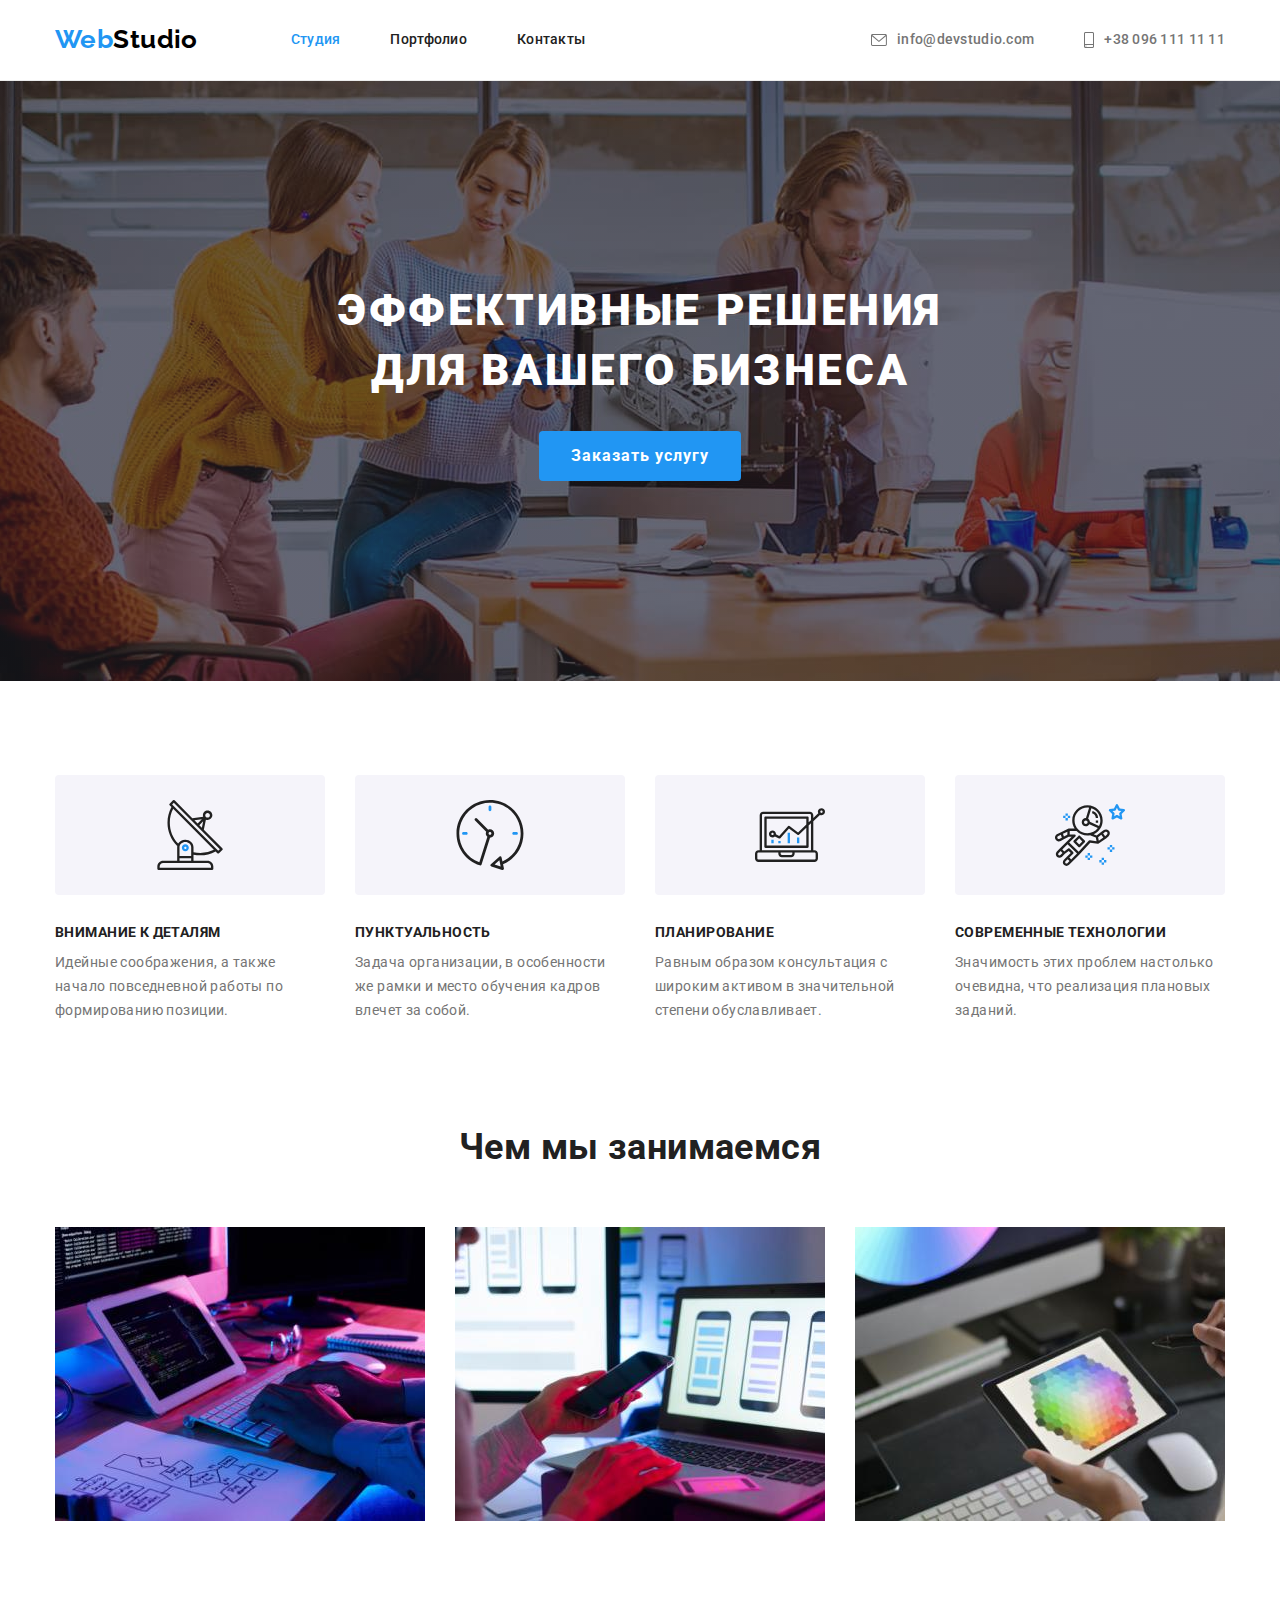
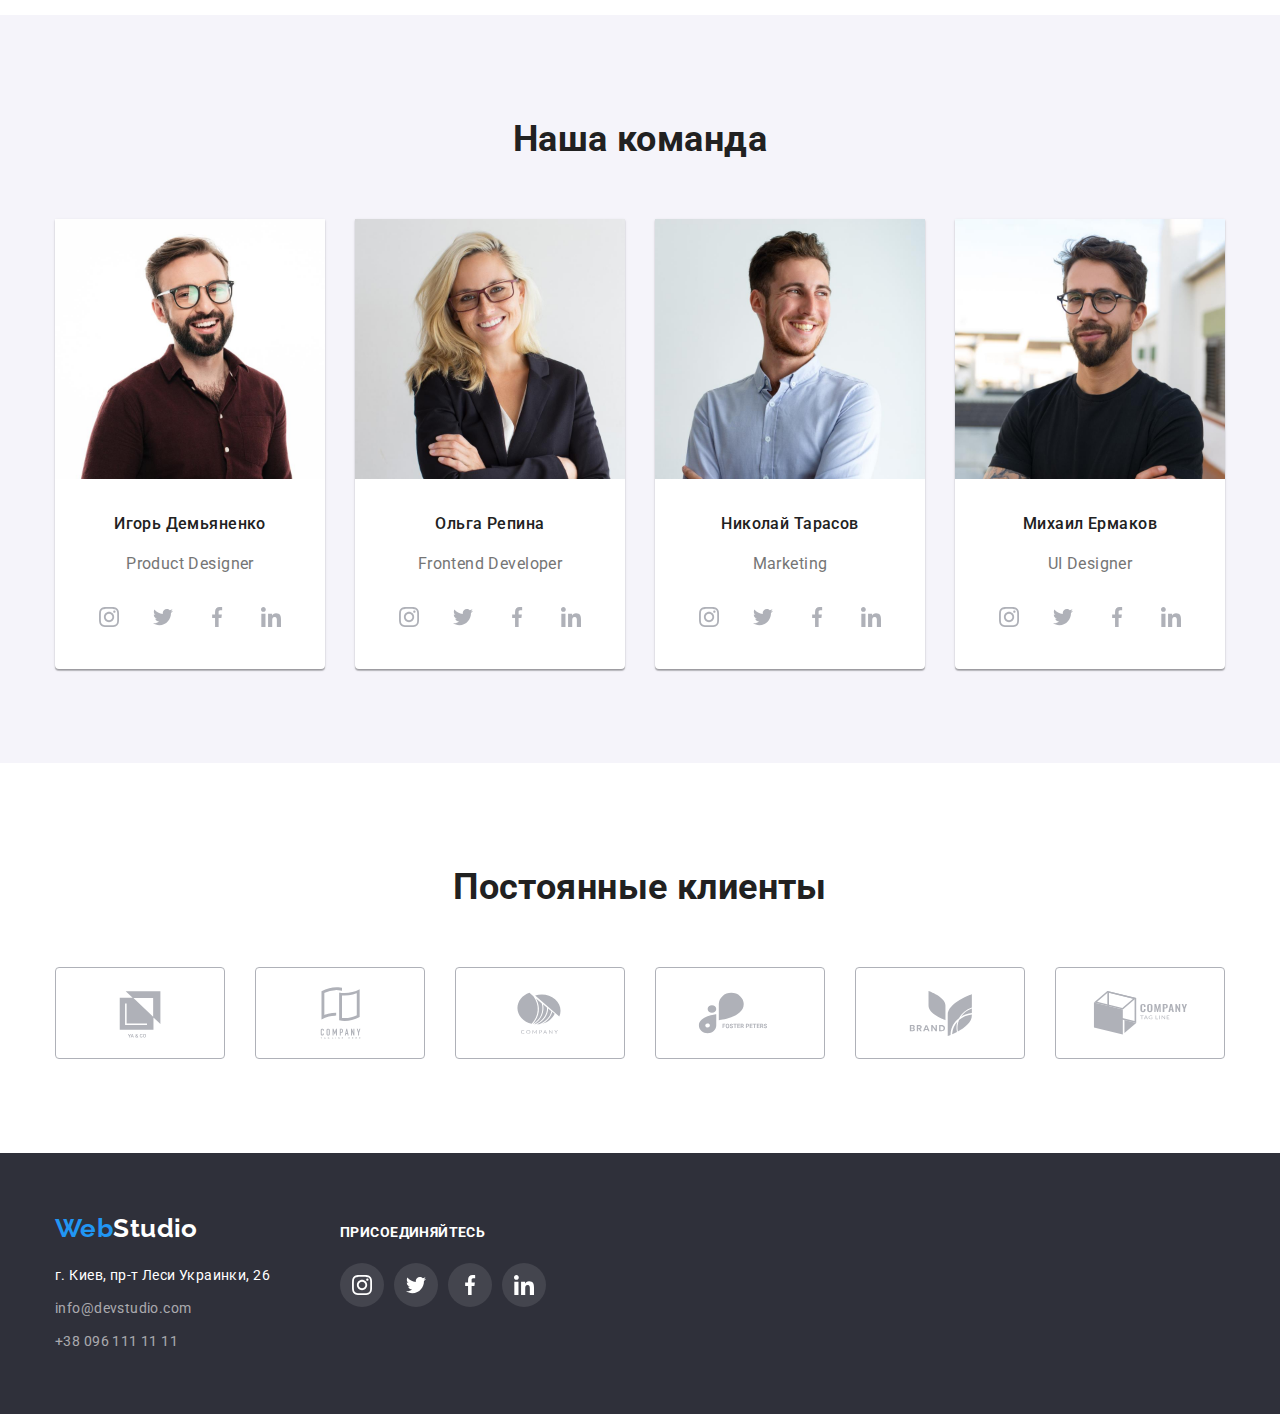
==== index.html @ f8068afd "initial" ====
<!DOCTYPE html>
<html lang="ru">
  <head>
    <meta charset="UTF-8" />
    <meta http-equiv="X-UA-Compatible" content="IE=edge" />
    <meta name="viewport" content="width=device-width, initial-scale=1.0" />
    <link
      href="https://fonts.googleapis.com/css2?family=Raleway:wght@700&family=Roboto:wght@400;500;700;900&display=swap"
      rel="stylesheet"
    />
    <link
      rel="stylesheet"
      href="https://cdnjs.cloudflare.com/ajax/libs/modern-normalize/1.1.0/modern-normalize.min.css"
    />
    <link rel="stylesheet" href="./css/style.css" />
    <title>Студия</title>
  </head>

  <body class="page">
    <!-- header -->
    <header class="page-header">
      <div class="container">
        <nav class="header-nav">
          <a href="./index.html" class="logo primary link">
            <span class="logo accent">Web</span>Studio</a
          >
          <ul class="site-nav list">
            <li class="item"><a href="./index.html" class="link current">Студия</a></li>
            <li class="item"><a href="./portfolio.html" class="link">Портфолио</a></li>
            <li class="item"><a href="" class="link">Контакты</a></li>
          </ul>
        </nav>
        <ul class="contact-nav list">
          <li class="item">
            <a href="mailto:info@devstudio.com" class="link">
              <svg class="icon mail" width="16px" height="12px">
                <use href="./images/icons.svg#mail"></use>
              </svg>
              info@devstudio.com
            </a>
          </li>
          <li class="item">
            <a href="tel:+380961111111" class="link">
              <svg class="icon phone" width="10px" height="16px">
                <use href="./images/icons.svg#smartphone"></use>
              </svg>
              +38 096 111 11 11
            </a>
          </li>
        </ul>
      </div>
    </header>

    <main>
      <!-- шапка -->
      <section class="hero overlay">
        <div class="container">
          <h1 class="hero-title">Эффективные решения для вашего бизнеса</h1>
          <button type="button" class="hero-button">Заказать услугу</button>
        </div>
      </section>

      <!-- особенности -->
      <section class="section feature">
        <div class="container">
          <h2 class="section-title">Особенности</h2>
          <ul class="feature-list list">
            <li class="item icon-details">
              <div class="feature-icons">
                <svg class="icon" width="70px" height="70px">
                  <use href="./images/icons.svg#antenna"></use>
                </svg>
              </div>
              <h3 class="title">Внимание к деталям</h3>
              <p class="text">
                Идейные соображения, а также начало повседневной работы по формированию позиции.
              </p>
            </li>
            <li class="item icon-punctuality">
              <div class="feature-icons">
                <svg class="icon" width="70px" height="70px">
                  <use href="./images/icons.svg#clock"></use>
                </svg>
              </div>
              <h3 class="title">Пунктуальность</h3>
              <p class="text">
                Задача организации, в особенности же рамки и место обучения кадров влечет за собой.
              </p>
            </li>
            <li class="item icon-planning">
              <div class="feature-icons">
                <svg class="icon" width="70px" height="70px">
                  <use href="./images/icons.svg#diagram"></use>
                </svg>
              </div>
              <h3 class="title">Планирование</h3>
              <p class="text">
                Равным образом консультация с широким активом в значительной степени обуславливает.
              </p>
            </li>
            <li class="item icon-tech">
              <div class="feature-icons">
                <svg class="icon" width="70px" height="70px">
                  <use href="./images/icons.svg#astronaut"></use>
                </svg>
              </div>
              <h3 class="title">Современные технологии</h3>
              <p class="text">
                Значимость этих проблем настолько очевидна, что реализация плановых заданий.
              </p>
            </li>
          </ul>
        </div>
      </section>

      <!-- чем мы занимаемся -->
      <section class="section works">
        <div class="container">
          <h2 class="section-title">Чем мы занимаемся</h2>
          <ul class="work-list list">
            <li class="item"><img src="./images/box1.jpg" alt="box1" width="370" /></li>
            <li class="item"><img src="./images/box2.jpg" alt="box2" width="370" /></li>
            <li class="item"><img src="./images/box3.jpg" alt="box3" width="370" /></li>
          </ul>
        </div>
      </section>

      <!-- наша команда -->
      <section class="section our-command">
        <div class="container">
          <h2 class="section-title">Наша команда</h2>
          <ul class="our-command-list list">
            <li class="item">
              <img src="./images/img1.jpg" alt="Игорь Демьяненко" width="270" />
              <div class="item-content">
                <h3 class="title">Игорь Демьяненко</h3>
                <p class="text">Product Designer</p>
                <ul class="social-items list">
                  <li class="social-item">
                    <a href="" class="link" aria-label="Инстаграмм">
                      <div class="tumb">
                        <svg class="icon" width="20px" height="20px">
                          <use href="./images/icons.svg#instagram"></use>
                        </svg>
                      </div>
                    </a>
                  </li>
                  <li class="social-item">
                    <a href="" class="link" aria-label="Твиттер">
                      <div class="tumb">
                        <svg class="icon" width="20px" height="20px">
                          <use href="./images/icons.svg#twitter"></use>
                        </svg>
                      </div>
                    </a>
                  </li>
                  <li class="social-item">
                    <a href="" class="link" aria-label="Фэйсбук">
                      <div class="tumb">
                        <svg class="icon" width="20px" height="20px">
                          <use href="./images/icons.svg#facebook"></use>
                        </svg>
                      </div>
                    </a>
                  </li>
                  <li class="social-item">
                    <a href="" class="link" aria-label="Линкедин">
                      <div class="tumb">
                        <svg class="icon" width="20px" height="20px">
                          <use href="./images/icons.svg#linkedin"></use>
                        </svg>
                      </div>
                    </a>
                  </li>
                </ul>
              </div>
            </li>
            <li class="item">
              <img src="./images/img2.jpg" alt="Ольга Репина" width="270" />
              <div class="item-content">
                <h3 class="title">Ольга Репина</h3>
                <p class="text">Frontend Developer</p>
                <ul class="social-items list">
                  <li class="social-item">
                    <a href="" class="link" aria-label="Инстаграмм">
                      <div class="tumb">
                        <svg class="icon" width="20px" height="20px">
                          <use href="./images/icons.svg#instagram"></use>
                        </svg>
                      </div>
                    </a>
                  </li>
                  <li class="social-item">
                    <a href="" class="link" aria-label="Твиттер">
                      <div class="tumb">
                        <svg class="icon" width="20px" height="20px">
                          <use href="./images/icons.svg#twitter"></use>
                        </svg>
                      </div>
                    </a>
                  </li>
                  <li class="social-item">
                    <a href="" class="link" aria-label="Фэйсбук">
                      <div class="tumb">
                        <svg class="icon" width="20px" height="20px">
                          <use href="./images/icons.svg#facebook"></use>
                        </svg>
                      </div>
                    </a>
                  </li>
                  <li class="social-item">
                    <a href="" class="link" aria-label="Линкедин">
                      <div class="tumb">
                        <svg class="icon" width="20px" height="20px">
                          <use href="./images/icons.svg#linkedin"></use>
                        </svg>
                      </div>
                    </a>
                  </li>
                </ul>
              </div>
            </li>
            <li class="item">
              <img src="./images/img3.jpg" alt="Николай Тарасов" width="270" />
              <div class="item-content">
                <h3 class="title">Николай Тарасов</h3>
                <p class="text">Marketing</p>
                <ul class="social-items list">
                  <li class="social-item">
                    <a href="" class="link" aria-label="Инстаграмм">
                      <div class="tumb">
                        <svg class="icon" width="20px" height="20px">
                          <use href="./images/icons.svg#instagram"></use>
                        </svg>
                      </div>
                    </a>
                  </li>
                  <li class="social-item">
                    <a href="" class="link" aria-label="Твиттер">
                      <div class="tumb">
                        <svg class="icon" width="20px" height="20px">
                          <use href="./images/icons.svg#twitter"></use>
                        </svg>
                      </div>
                    </a>
                  </li>
                  <li class="social-item">
                    <a href="" class="link" aria-label="Фэйсбук">
                      <div class="tumb">
                        <svg class="icon" width="20px" height="20px">
                          <use href="./images/icons.svg#facebook"></use>
                        </svg>
                      </div>
                    </a>
                  </li>
                  <li class="social-item">
                    <a href="" class="link" aria-label="Линкедин">
                      <div class="tumb">
                        <svg class="icon" width="20px" height="20px">
                          <use href="./images/icons.svg#linkedin"></use>
                        </svg>
                      </div>
                    </a>
                  </li>
                </ul>
              </div>
            </li>
            <li class="item">
              <img src="./images/img4.jpg" alt="Михаил Ермаков" width="270" />
              <div class="item-content">
                <h3 class="title">Михаил Ермаков</h3>
                <p class="text">UI Designer</p>
                <ul class="social-items list">
                  <li class="social-item">
                    <a href="" class="link" aria-label="Инстаграмм">
                      <div class="tumb">
                        <svg class="icon" width="20px" height="20px">
                          <use href="./images/icons.svg#instagram"></use>
                        </svg>
                      </div>
                    </a>
                  </li>
                  <li class="social-item">
                    <a href="" class="link" aria-label="Твиттер">
                      <div class="tumb">
                        <svg class="icon" width="20px" height="20px">
                          <use href="./images/icons.svg#twitter"></use>
                        </svg>
                      </div>
                    </a>
                  </li>
                  <li class="social-item">
                    <a href="" class="link" aria-label="Фэйсбук">
                      <div class="tumb">
                        <svg class="icon" width="20px" height="20px">
                          <use href="./images/icons.svg#facebook"></use>
                        </svg>
                      </div>
                    </a>
                  </li>
                  <li class="social-item">
                    <a href="" class="link" aria-label="Линкедин">
                      <div class="tumb">
                        <svg class="icon" width="20px" height="20px">
                          <use href="./images/icons.svg#linkedin"></use>
                        </svg>
                      </div>
                    </a>
                  </li>
                </ul>
              </div>
            </li>
          </ul>
        </div>
      </section>
    </main>

    <!-- Clients -->
    <!-- чем мы занимаемся -->
    <section class="section">
      <div class="container">
        <h2 class="section-title">Постоянные клиенты</h2>
        <ul class="clients list">
          <li class="clients-item">
            <a href="" class="link" aria-label="Компания YA&KO">
              <div class="tumb">
                <svg class="icon" width="106px" height="60px">
                  <use href="./images/icons.svg#logo-yaco"></use>
                </svg>
              </div>
            </a>
          </li>
          <li class="clients-item">
            <a href="" class="link" aria-label="Компания TAGLAINE HERE">
              <div class="tumb">
                <svg class="icon" width="106px" height="60px">
                  <use href="./images/icons.svg#logo-tagline"></use>
                </svg>
              </div>
            </a>
          </li>
          <li></li>
          <li class="clients-item">
            <a href="" class="link" aria-label="Компания COMPANY">
              <div class="tumb">
                <svg class="icon" width="106px" height="60px">
                  <use href="./images/icons.svg#logo-company"></use>
                </svg>
              </div>
            </a>
          </li>
          <li></li>
          <li class="clients-item">
            <a href="" class="link" aria-label="Компания FOSTER PETERS">
              <div class="tumb">
                <svg class="icon" width="106px" height="60px">
                  <use href="./images/icons.svg#logo-fosterpeters"></use>
                </svg>
              </div>
            </a>
          </li>
          <li></li>
          <li class="clients-item">
            <a href="" class="link" aria-label="Компания BRAND">
              <div class="tumb">
                <svg class="icon" width="106px" height="60px">
                  <use href="./images/icons.svg#logo-brand"></use>
                </svg>
              </div>
            </a>
          </li>
          <li></li>
          <li class="clients-item">
            <a href="" class="link" aria-label="Компания TAGLAINE">
              <div class="tumb">
                <svg class="icon" width="106px" height="60px">
                  <use href="./images/icons.svg#logo-taglane2"></use>
                </svg>
              </div>
            </a>
          </li>
        </ul>
      </div>
    </section>
    <!-- footer -->
    <footer class="page-footer">
      <div class="container">
        <div class="footer-address">
          <a href="./index.html" class="logo secondary link"
            ><span class="logo accent">Web</span>Studio
          </a>
          <address>
            <ul class="contact-nav-footer list">
              <li><p class="address">г. Киев, пр-т Леси Украинки, 26</p></li>
              <li>
                <a href="mailto:info@devstudio.com" class="link email">info@devstudio.com</a>
              </li>
              <li><a href="tel:+380961111111" class="link tel">+38 096 111 11 11</a></li>
            </ul>
          </address>
        </div>
        <div class="footer-social-links">
          <strong class="footer-social-title">ПРИСОЕДИНЯЙТЕСЬ</strong>
          <ul class="footer-social-items list">
            <li class="social-item">
              <a href="" class="link" aria-label="Инстаграмм">
                <div class="tumb">
                  <svg class="icon" width="20px" height="20px">
                    <use href="./images/icons.svg#instagram"></use>
                  </svg>
                </div>
              </a>
            </li>
            <li class="social-item">
              <a href="" class="link" aria-label="Твиттер">
                <div class="tumb">
                  <svg class="icon" width="20px" height="20px">
                    <use href="./images/icons.svg#twitter"></use>
                  </svg>
                </div>
              </a>
            </li>
            <li class="social-item">
              <a href="" class="link" aria-label="Фэйсбук">
                <div class="tumb">
                  <svg class="icon" width="20px" height="20px">
                    <use href="./images/icons.svg#facebook"></use>
                  </svg>
                </div>
              </a>
            </li>
            <li class="social-item">
              <a href="" class="link" aria-label="Линкедин">
                <div class="tumb">
                  <svg class="icon" width="20px" height="20px">
                    <use href="./images/icons.svg#linkedin"></use>
                  </svg>
                </div>
              </a>
            </li>
          </ul>
        </div>
      </div>
    </footer>
  </body>
</html>
---- css/style.css ----
/* Палитра
цвет основного текста #757575 
вторичный цвет текста #212121
белый цвет #FFFFFF
акцент 1 (синий) #2196F3
акцент 2 (серый) #2F303A
*/
:root {
  --text-color-primary: #757575;
  --text-color-title: #212121;
  --text-color-white: #ffffff;
  --text-color-black: #000000;
  --accent-color-primary: #2196f3;
  --accent-color-secondary: #2f303a;
}
html {
  box-sizing: border-box;
}
*,
*::before,
*::after {
  box-sizing: inherit;
}
body {
  font-family: Roboto, sans-serif;
  letter-spacing: 0.03em;
  font-size: 14px;
  line-height: 1.71;

  background-color: var(--text-color-white);
  color: var(--text-color-primary);
}
h1,
h2,
h3,
h4,
h5,
h6,
p {
  margin: 0;
}
img {
  display: block;
  max-width: 100%;
  height: auto;
}
.list {
  list-style: none;
  margin: 0;
  padding: 0;
}
.link {
  text-decoration: none;
}
.container {
  width: 1200px;
  padding-left: 15px;
  padding-right: 15px;
  margin: 0 auto;
}
/* Header */
.page-header {
  /* display: flex; */
  max-width: 1600px;
  margin-left: auto;
  margin-right: auto;
  border-bottom: 1px solid #ececec;
}
.header-logo {
  display: block;
}
.page-header .container {
  display: flex;
}
.header-nav {
  display: flex;
  align-items: center;
}
.logo {
  font-family: Raleway, sans-serif;
  font-weight: 700;
  font-size: 26px;
  line-height: 1.2;

  color: var(--text-color-black);
}
.logo.accent {
  color: var(--accent-color-primary);
}
.site-nav {
  margin-left: 93px;
}
.contact-nav {
  margin-left: auto;
  align-items: center;
}
.site-nav,
.contact-nav {
  display: flex;
}
.site-nav .item:not(:last-child),
.contact-nav .item:not(:last-child) {
  margin-right: 50px;
}
.contact-nav .icon {
  margin-right: 10px;
  fill: currentColor;
}
.site-nav .link,
.contact-nav .link {
  display: inline-flex;
  padding-top: 32px;
  padding-bottom: 32px;
  align-items: center;

  font-weight: 500;
  line-height: 1.14;
  letter-spacing: 0.02em;
}
.site-nav .link {
  color: var(--text-color-title);
}
.contact-nav .link {
  color: var(--text-color-primary);
}
.site-nav .link:hover,
.site-nav .link:focus,
.contact-nav .link:hover,
.contact-nav .link:focus,
.site-nav .link.current {
  color: var(--accent-color-primary);
}

/* Hero */
.hero {
  padding-top: 200px;
  padding-bottom: 200px;
  margin-left: auto;
  margin-right: auto;
  height: 600px;
  max-width: 1600px;

  background-color: var(--accent-color-secondary);
  background-image: linear-gradient(to right, rgba(47, 48, 58, 0.4), rgba(47, 48, 58, 0.4)),
    url(../images/hero-comp.jpg);
  background-repeat: no-repeat;
  background-size: cover;
  background-position: center;
}
.hero-title {
  width: 696px;
  margin-left: auto;
  margin-right: auto;
  margin-top: 0;
  margin-bottom: 30px;

  font-weight: 900;
  font-size: 44px;
  line-height: 1.36;
  text-align: center;
  letter-spacing: 0.06em;
  text-transform: uppercase;

  color: var(--text-color-white);
}
.hero-button {
  display: block;
  padding: 10px 32px;
  margin-left: auto;
  margin-right: auto;

  border-radius: 4px;
  border: none;
  outline: none;

  font-family: inherit;
  font-weight: 700;
  font-size: 16px;
  line-height: 1.87;
  text-align: center;
  letter-spacing: 0.06em;

  background-color: var(--accent-color-primary);
  border-color: var(--accent-color-primary);
  color: var(--text-color-white);

  cursor: pointer;
}

/* Section */
.section {
  padding-top: 94px;
  padding-bottom: 94px;
  max-width: 1600px;
  margin-left: auto;
  margin-right: auto;
}
.section-title {
  margin-top: 0;
  margin-bottom: 50px;

  font-weight: 700;
  font-size: 36px;
  line-height: 1.67;
  text-align: center;

  color: var(--text-color-title);
}

/* Features */
.feature-list {
  display: flex;
}
.feature .section-title {
  visibility: hidden;
  font-size: 0;
  margin-bottom: 0;
}
.feature-list .item {
  width: calc((100% - 90px) / 4);
}
.feature-icons {
  display: flex;
  align-items: center;
  justify-content: center;
  margin-bottom: 30px;
  height: 120px;
  border-radius: 4px;
  background-size: 70px 70px;
  background-color: #f5f4fa;
}
.feature-list .item:not(:last-child) {
  margin-right: 30px;
}
.feature-list .title {
  margin-top: 0;
  margin-bottom: 10px;

  font-weight: 700;
  line-height: 1.14;
  font-size: 14px;
  text-transform: uppercase;

  color: var(--text-color-title);
}
.feature-list .text {
  margin-top: 0;
  margin-bottom: 0;
}
/* Our work */
.works {
  padding-top: 0;
}
.work-list {
  display: flex;
}
.work-list .item.item:not(:last-child) {
  margin-right: 30px;
}
/* Our command */
.our-command {
  /* padding-top: 94px;
  padding-bottom: 94px; */
  background-color: #f5f4fa;
}
.our-command .item {
  box-shadow: 0px 1px 3px rgba(0, 0, 0, 0.12), 0px 1px 1px rgba(0, 0, 0, 0.14),
    0px 2px 1px rgba(0, 0, 0, 0.2);
  border-radius: 0px 0px 4px 4px;
  background-color: var(--text-color-white);
}
.our-command .item-content {
  padding: 30px 32px;
}
.our-command .item.item:not(:last-child) {
  margin-right: 30px;
}
.our-command-list {
  display: flex;
}
.our-command-list .title {
  margin-top: 0;
  margin-bottom: 10px;

  font-weight: 500;
  font-size: 16px;
  line-height: 1.87;
  text-align: center;

  color: var(--text-color-title);
}
.our-command-list .text {
  margin-top: 0px;
  margin-bottom: 16px;

  font-size: 16px;
  line-height: 1.87;
  text-align: center;
}
.social-items {
  display: flex;
}
.social-item:not(:last-child) {
  margin-right: 10px;
}
.social-item .tumb {
  width: 44px;
  height: 44px;
  padding: 12px;
  border-radius: 50%;
}
.our-command-list .social-item .tumb {
  background-color: var(--text-color-white);
  color: #afb1b8;
}
.social-item .icon {
  fill: currentColor;
}
.our-command-list .social-item .tumb:hover,
.our-command-list .social-item .tumb:focus,
.our-command-list .social-item .tumb:active {
  color: var(--text-color-white);
  background-color: var(--accent-color-primary);
}

/* Portfolio */

.portfolio-title {
  visibility: hidden;
  margin-left: auto;
  margin-right: auto;
  font-size: 0;
  margin-bottom: 0;
}
.portfolio-filter {
  display: flex;
  margin-bottom: 50px;
  justify-content: center;
}
.portfolio-filter .item.item:not(:last-child) {
  margin-right: 8px;
}
.portfolio-button {
  display: block;
  padding: 6px 22px;
  border-radius: 4px;
  border: none;
  outline: none;

  font-style: normal;
  font-weight: 500;
  font-size: 16px;
  line-height: 1.62;
  letter-spacing: 0.03em;

  color: var(--text-color-title);
  border-color: #f5f4fa;
  background-color: #f5f4fa;
}
.portfolio-button:hover,
.portfolio-button:focus {
  box-shadow: 0px 3px 1px rgba(0, 0, 0, 0.1), 0px 1px 2px rgba(0, 0, 0, 0.08),
    0px 2px 2px rgba(0, 0, 0, 0.12);

  background-color: var(--accent-color-primary);
  color: var(--text-color-white);
  cursor: pointer;
}
.portfolio-list {
  display: flex;
  flex-wrap: wrap;
}
.portfolio-list .item:not(:nth-child(3n)) {
  margin-right: 30px;
}
.portfolio-list .item:not(:nth-last-child(-n + 3)) {
  margin-bottom: 30px;
}
.portfolio-list .link {
  display: block;
  font-style: normal;
  text-decoration: none;
}
.portfolio-list .title {
  margin-top: 0;
  margin-bottom: 4px;

  font-weight: 700;
  font-size: 18px;
  line-height: 2;
  letter-spacing: 0.06em;

  color: var(--text-color-title);
}
.portfolio-list .item-content {
  padding: 20px 24px;

  border-left: 1px solid #eeeeee;
  border-right: 1px solid #eeeeee;
  border-bottom: 1px solid #eeeeee;
  box-sizing: border-box;
}
.portfolio-list .desc {
  font-weight: 400;
  font-size: 16px;
  line-height: 1.88;
  letter-spacing: 0.03em;

  color: var(--text-color-primary);
}
.portfolio-list .link:hover,
.portfolio-list .link:focus {
  box-shadow: 0px 1px 1px rgba(0, 0, 0, 0.12), 0px 4px 4px rgba(0, 0, 0, 0.06),
    1px 4px 6px rgba(0, 0, 0, 0.16);
}
/* Clients */

.clients {
  display: flex;
  margin-left: auto;
  margin-right: auto;
}
.clients-item:not(:last-child) {
  margin-right: 30px;
}
.clients-item .tumb {
  width: 170px;
  height: 92px;
  padding: 16px 32px;
  border: 1px solid #afb1b8;
  border-radius: 4px;
  background-color: var(--text-color-white);
  color: #afb1b8;
}
.clients-item .icon {
  fill: currentColor;
}
.clients-item .tumb:hover,
.clients-item .tumb:focus,
.clients-item .tumb:active {
  color: var(--accent-color-primary);
  border-color: var(--accent-color-primary);
}

/* Footer */
.page-footer {
  /* display: flex; */
  max-width: 1600px;
  margin-left: auto;
  margin-right: auto;
  padding-top: 60px;
  padding-bottom: 60px;
  background-color: var(--accent-color-secondary);
}
.page-footer .container {
  display: flex;
  align-items: baseline;
}
.logo.secondary {
  display: inline-block;
  margin-top: 0;
  margin-bottom: 20px;

  color: var(--text-color-white);
}
.contact-nav-footer {
  font-style: normal;
}
.contact-nav-footer .address {
  display: inline-block;
  margin-top: 0;
  margin-bottom: 9px;

  color: var(--text-color-white);
}
.contact-nav-footer .link {
  margin-bottom: 9px;

  color: rgba(255, 255, 255, 0.6);
}
.link.email {
  display: inline-block;
  margin-bottom: 9px;
}
.contact-nav-footer .link:hover,
.contact-nav-footer .link:focus {
  color: var(--accent-color-primary);
}
.footer-social-links {
  margin-left: 70px;
}
.footer-social-title {
  display: block;
  margin-bottom: 20px;

  font-weight: 700;
  line-height: 1.42;

  text-transform: uppercase;
  color: var(--text-color-white);
}
.footer-social-items .social-item .tumb {
  background: rgba(255, 255, 255, 0.1);
  color: var(--text-color-white);
}
.footer-social-items {
  display: flex;
}
.social-item .icon {
  fill: currentColor;
}
.footer-social-links .social-item .tumb:hover,
.footer-social-links .social-item .tumb:focus,
.footer-social-links .social-item .tumb:active {
  background-color: var(--accent-color-primary);
}
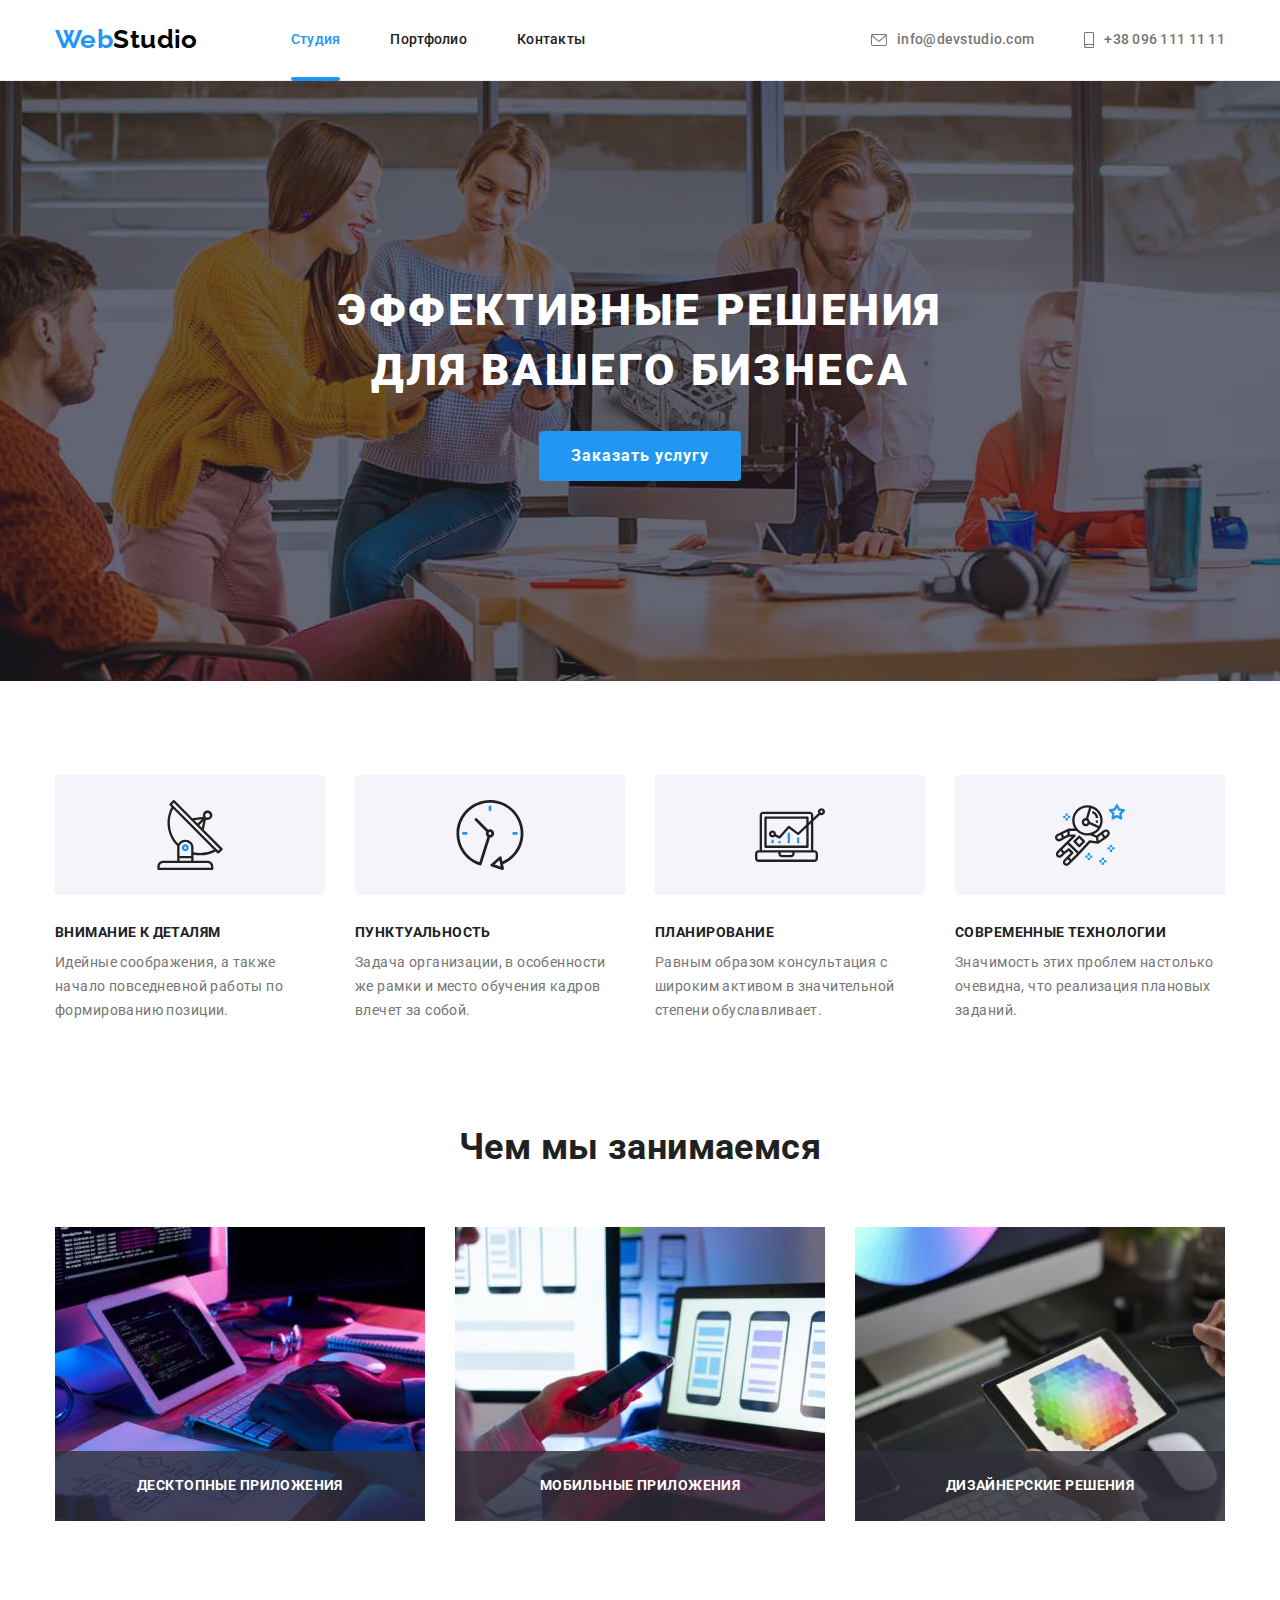
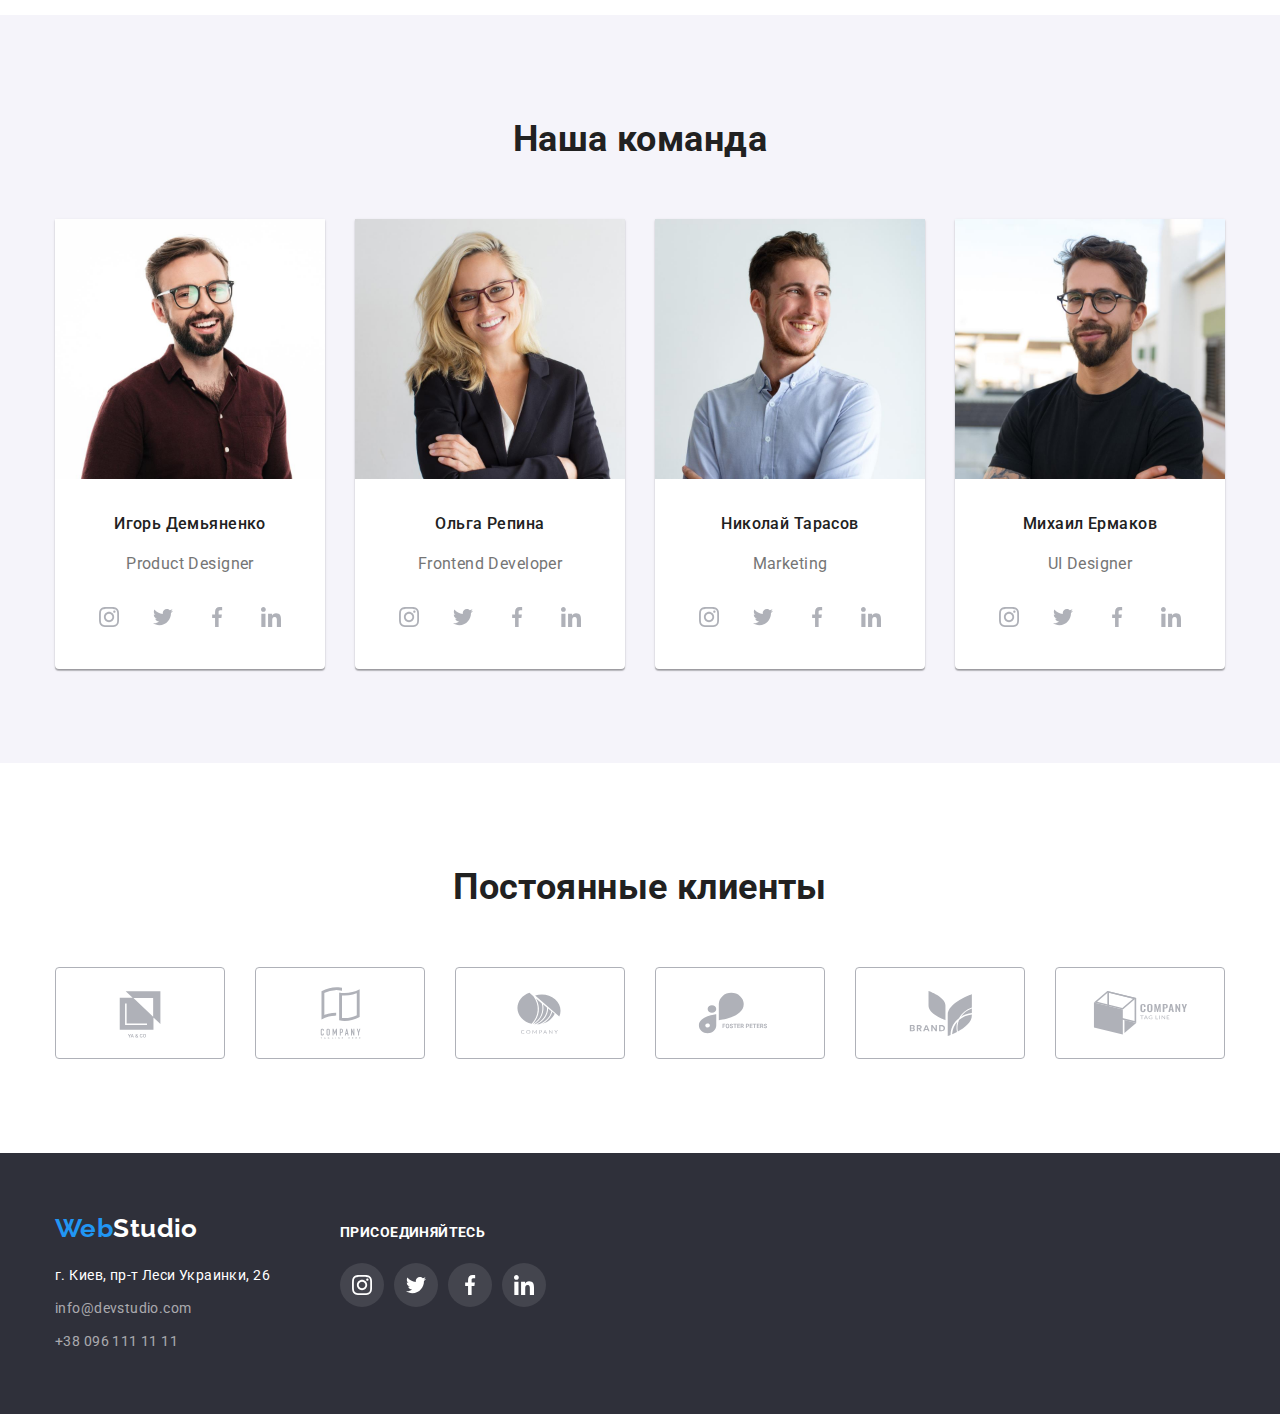
==== commit cfb0d50a: "Our-work - add overlay text" ====
--- a/index.html
+++ b/index.html
@@ -118,9 +118,18 @@
         <div class="container">
           <h2 class="section-title">Чем мы занимаемся</h2>
           <ul class="work-list list">
-            <li class="item"><img src="./images/box1.jpg" alt="box1" width="370" /></li>
-            <li class="item"><img src="./images/box2.jpg" alt="box2" width="370" /></li>
-            <li class="item"><img src="./images/box3.jpg" alt="box3" width="370" /></li>
+            <li class="item">
+              <img src="./images/box1.jpg" alt="box1" width="370" />
+              <p>Десктопные приложения</p>
+            </li>
+            <li class="item">
+              <img src="./images/box2.jpg" alt="box2" width="370" />
+              <p>Мобильные приложения</p>
+            </li>
+            <li class="item">
+              <img src="./images/box3.jpg" alt="box3" width="370" />
+              <p>Дизайнерские решения</p>
+            </li>
           </ul>
         </div>
       </section>
--- a/css/style.css
+++ b/css/style.css
@@ -98,6 +98,9 @@
 .contact-nav {
   display: flex;
 }
+.site-nav .item {
+  position: relative;
+}
 .site-nav .item:not(:last-child),
 .contact-nav .item:not(:last-child) {
   margin-right: 50px;
@@ -129,6 +132,16 @@
 .contact-nav .link:focus,
 .site-nav .link.current {
   color: var(--accent-color-primary);
+}
+.site-nav .link.current::after {
+  content: '';
+  position: absolute;
+  width: 100%;
+  height: 4px;
+  left: 0;
+  bottom: -1px;
+  background-color: var(--accent-color-primary);
+  border-radius: 2px;
 }
 
 /* Hero */
@@ -254,8 +267,26 @@
 .work-list {
   display: flex;
 }
+.work-list .item {
+  position: relative;
+}
 .work-list .item.item:not(:last-child) {
   margin-right: 30px;
+}
+.work-list p {
+  position: absolute;
+  left: 0;
+  bottom: 0;
+  padding-top: 27px;
+  padding-bottom: 27px;
+  height: 70px;
+  width: 100%;
+  font-weight: 700;
+  line-height: 1.14;
+  text-align: center;
+  text-transform: uppercase;
+  color: var(--text-color-white);
+  background: rgba(47, 48, 58, 0.8);
 }
 /* Our command */
 .our-command {
